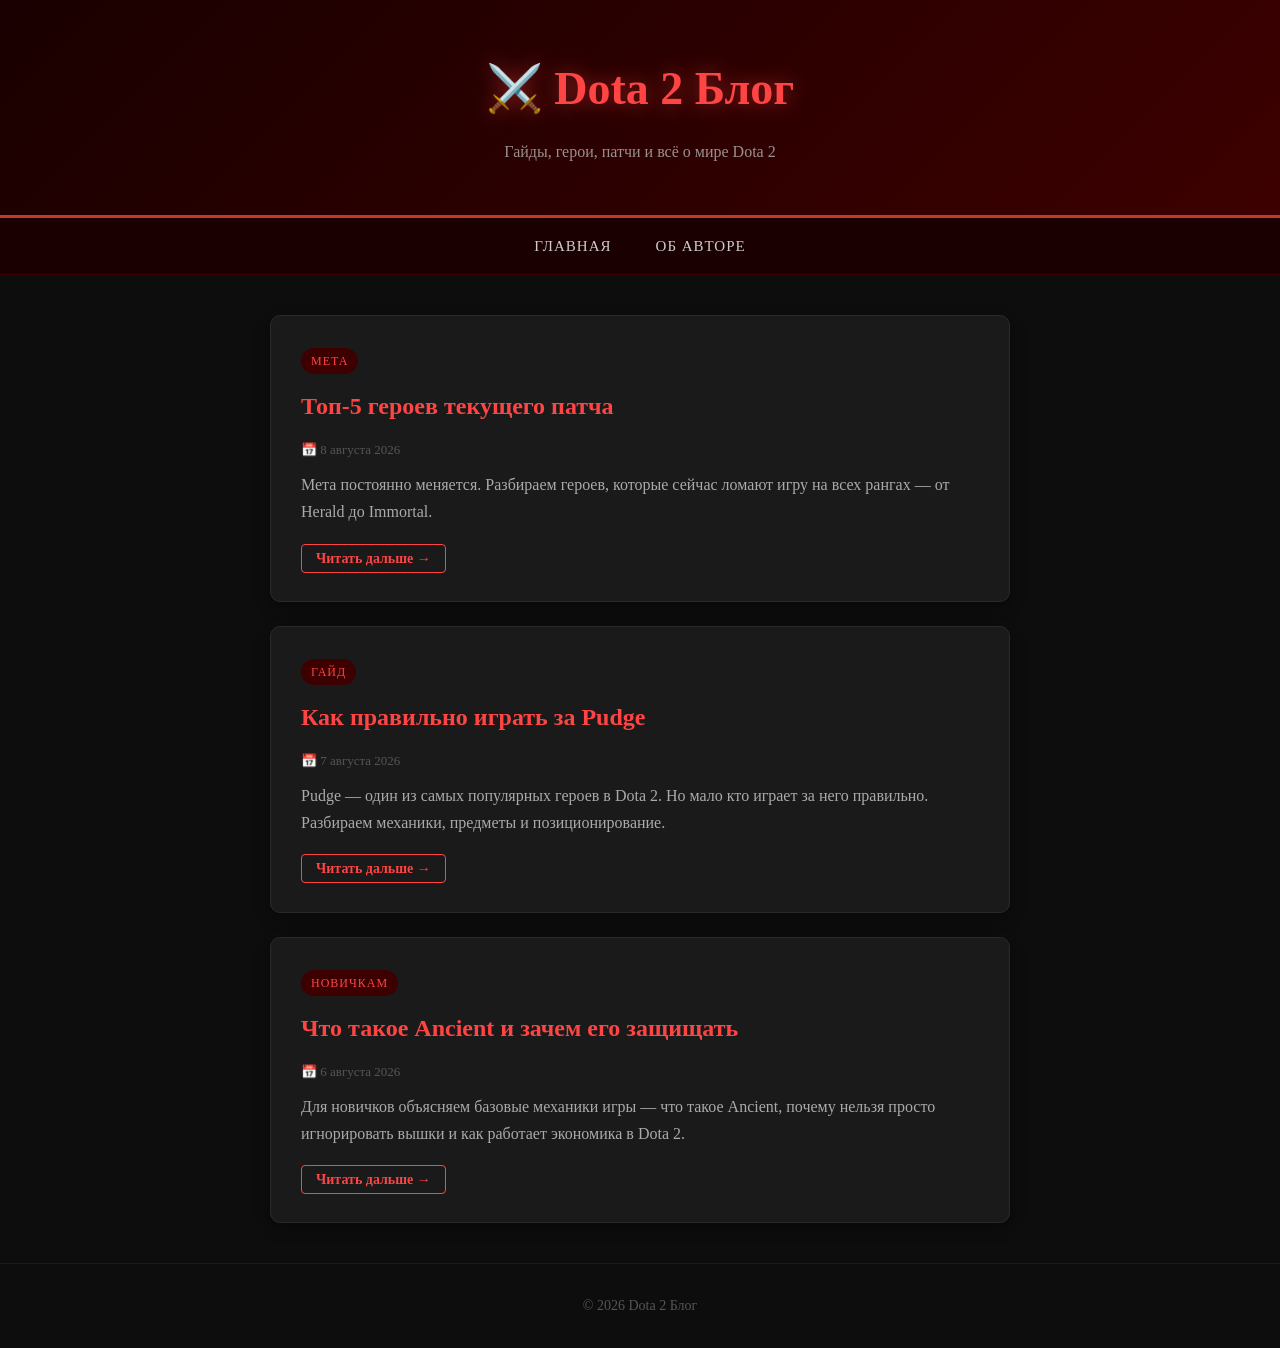
==== index.html @ 969dcbc3 "first commit" ====
<!DOCTYPE html>
<html lang="ru">
  <head>
    <meta charset="UTF-8">
    <title>Dota 2 Блог</title>
    <link rel="stylesheet" href="style.css">
  </head>
  <body>

    <header>
      <h1>⚔️ Dota 2 Блог</h1>
      <p>Гайды, герои, патчи и всё о мире Dota 2</p>
    </header>

    <nav>
      <a href="index.html">Главная</a>
      <a href="about.html">Об авторе</a>
    </nav>

    <main>

      <article>
        <span class="tag">Мета</span>
        <h2>Топ-5 героев текущего патча</h2>
        <p class="date">📅 8 августа 2026</p>
        <p>Мета постоянно меняется. Разбираем героев, которые сейчас ломают игру на всех рангах — от Herald до Immortal.</p>
        <a href="post1.html">Читать дальше →</a>
      </article>

      <article>
        <span class="tag">Гайд</span>
        <h2>Как правильно играть за Pudge</h2>
        <p class="date">📅 7 августа 2026</p>
        <p>Pudge — один из самых популярных героев в Dota 2. Но мало кто играет за него правильно. Разбираем механики, предметы и позиционирование.</p>
        <a href="post2.html">Читать дальше →</a>
      </article>

      <article>
        <span class="tag">Новичкам</span>
        <h2>Что такое Ancient и зачем его защищать</h2>
        <p class="date">📅 6 августа 2026</p>
        <p>Для новичков объясняем базовые механики игры — что такое Ancient, почему нельзя просто игнорировать вышки и как работает экономика в Dota 2.</p>
        <a href="post3.html">Читать дальше →</a>
      </article>

    </main>

    <footer>
      <p>© 2026 Dota 2 Блог</p>
    </footer>

  </body>
</html>
---- style.css ----
* {
  margin: 0;
  padding: 0;
  box-sizing: border-box;
}

body {
  font-family: Georgia, serif;
  background-color: #0d0d0d;
  color: #e0e0e0;
  line-height: 1.7;
}

/* Шапка */
header {
  background: linear-gradient(135deg, #1a0000, #3d0000);
  color: white;
  padding: 50px 0;
  text-align: center;
  border-bottom: 3px solid #c0392b;
}

header h1 {
  font-size: 46px;
  margin-bottom: 10px;
  color: #ff4444;
  text-shadow: 0 0 20px rgba(255, 68, 68, 0.5);
}

header p {
  font-size: 16px;
  opacity: 0.7;
  color: #ccc;
}

/* Навигация */
nav {
  background-color: #1a0000;
  text-align: center;
  padding: 14px;
  border-bottom: 1px solid #3d0000;
}

nav a {
  color: #ccc;
  text-decoration: none;
  margin: 0 20px;
  font-size: 15px;
  letter-spacing: 1px;
  text-transform: uppercase;
}

nav a:hover {
  color: #ff4444;
}

/* Основной контент */
main {
  max-width: 780px;
  margin: 40px auto;
  padding: 0 20px;
}

/* Карточка статьи */
article {
  background: #1a1a1a;
  border-radius: 10px;
  padding: 30px;
  margin-bottom: 24px;
  border: 1px solid #2a2a2a;
  box-shadow: 0 4px 15px rgba(0, 0, 0, 0.4);
  transition: transform 0.2s;
}

article:hover {
  transform: translateY(-3px);
}

article h2 {
  font-size: 24px;
  margin-bottom: 12px;
  color: #ff4444;
}

article p {
  color: #aaa;
  margin-bottom: 18px;
}

article a {
  color: #ff4444;
  text-decoration: none;
  font-weight: bold;
  border: 1px solid #ff4444;
  padding: 6px 14px;
  border-radius: 4px;
  font-size: 14px;
}

article a:hover {
  background-color: #ff4444;
  color: white;
}

/* Подвал */
footer {
  text-align: center;
  padding: 30px;
  color: #555;
  font-size: 14px;
  border-top: 1px solid #1a1a1a;
}
/* Тег с категорией статьи */
.tag {
  display: inline-block;
  background-color: #3d0000;
  color: #ff4444;
  font-size: 12px;
  padding: 3px 10px;
  border-radius: 20px;
  margin-bottom: 12px;
  text-transform: uppercase;
  letter-spacing: 1px;
}

/* Дата публикации */
.date {
  color: #555;
  font-size: 13px;
  margin-bottom: 10px;
}
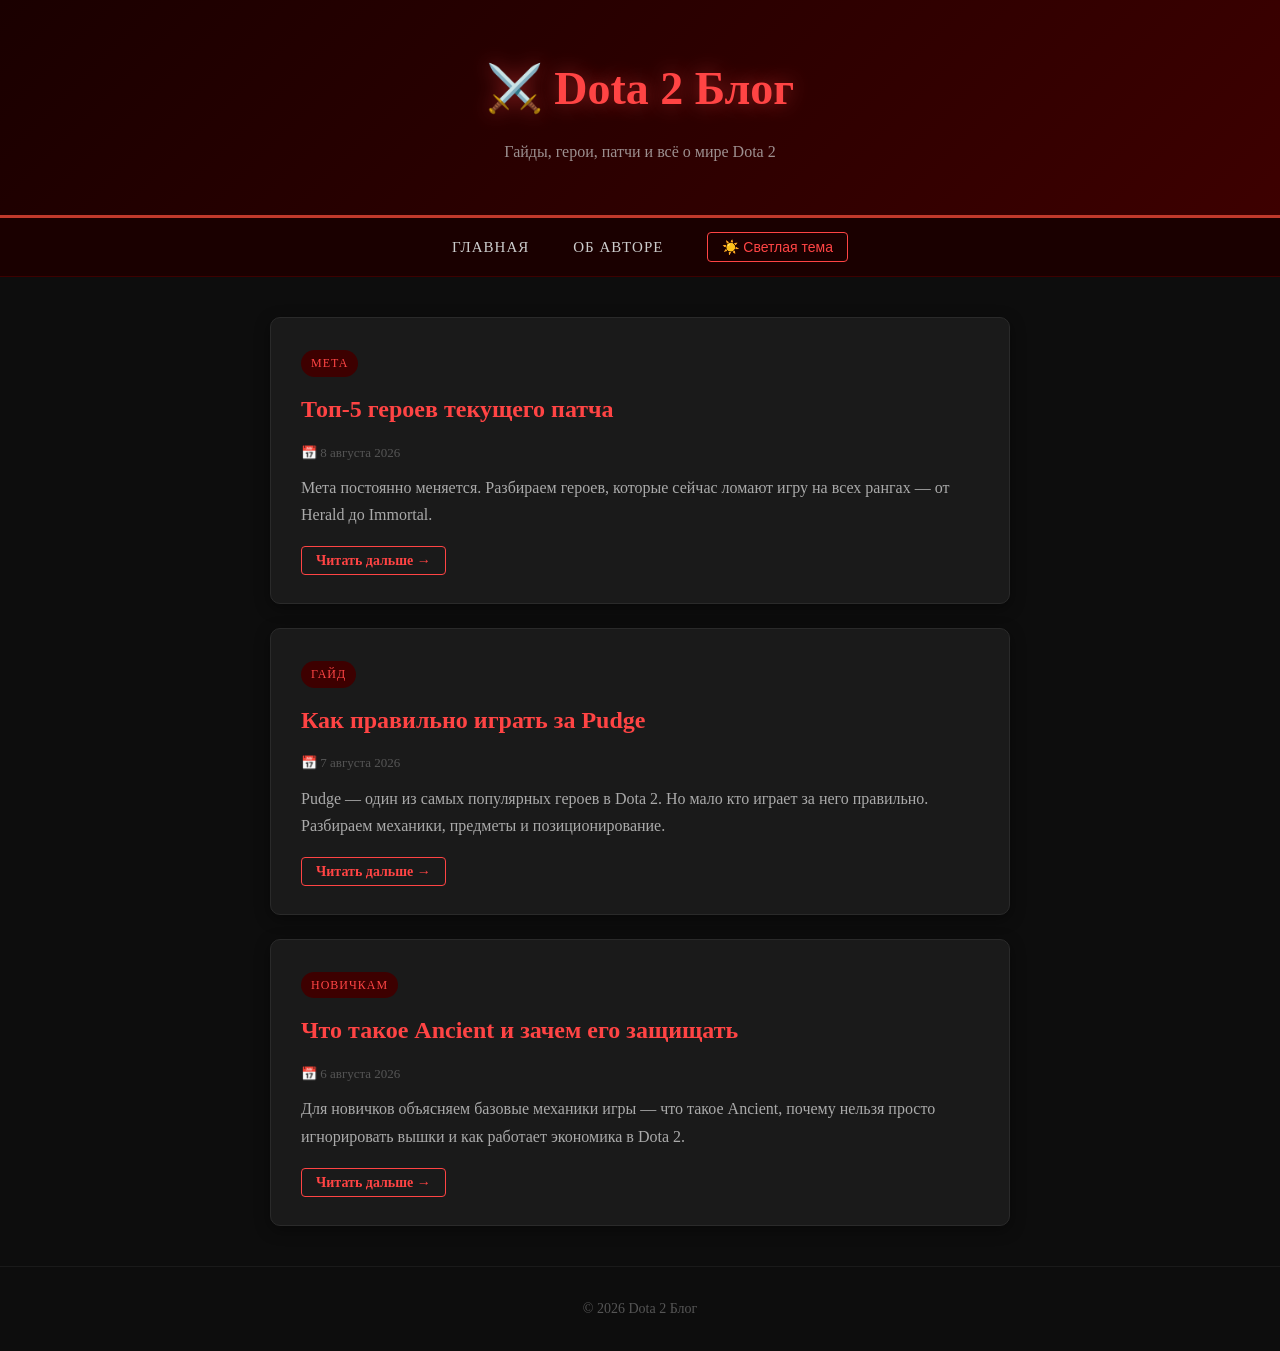
==== commit 5d31c4fa: "add theme toggle button" ====
--- a/index.html
+++ b/index.html
@@ -15,6 +15,7 @@
     <nav>
       <a href="index.html">Главная</a>
       <a href="about.html">Об авторе</a>
+      <button id="theme-btn" onclick="toggleTheme()">☀️ Светлая тема</button>
     </nav>
 
     <main>
@@ -49,5 +50,20 @@
       <p>© 2026 Dota 2 Блог</p>
     </footer>
 
+    <script>
+      function toggleTheme() {
+        const body = document.body;
+        const btn = document.getElementById('theme-btn');
+
+        if (body.classList.contains('light')) {
+          body.classList.remove('light');
+          btn.textContent = '☀️ Светлая тема';
+        } else {
+          body.classList.add('light');
+          btn.textContent = '🌙 Тёмная тема';
+        }
+      }
+    </script>
+
   </body>
 </html>
--- a/style.css
+++ b/style.css
@@ -9,6 +9,7 @@
   background-color: #0d0d0d;
   color: #e0e0e0;
   line-height: 1.7;
+  transition: background-color 0.3s, color 0.3s;
 }
 
 /* Шапка */
@@ -18,6 +19,7 @@
   padding: 50px 0;
   text-align: center;
   border-bottom: 3px solid #c0392b;
+  transition: background 0.3s;
 }
 
 header h1 {
@@ -39,6 +41,7 @@
   text-align: center;
   padding: 14px;
   border-bottom: 1px solid #3d0000;
+  transition: background-color 0.3s;
 }
 
 nav a {
@@ -69,7 +72,7 @@
   margin-bottom: 24px;
   border: 1px solid #2a2a2a;
   box-shadow: 0 4px 15px rgba(0, 0, 0, 0.4);
-  transition: transform 0.2s;
+  transition: transform 0.2s, background 0.3s;
 }
 
 article:hover {
@@ -109,8 +112,10 @@
   color: #555;
   font-size: 14px;
   border-top: 1px solid #1a1a1a;
-}
-/* Тег с категорией статьи */
+  transition: color 0.3s;
+}
+
+/* Тег категории */
 .tag {
   display: inline-block;
   background-color: #3d0000;
@@ -121,11 +126,100 @@
   margin-bottom: 12px;
   text-transform: uppercase;
   letter-spacing: 1px;
-}
-
-/* Дата публикации */
+  transition: background 0.3s;
+}
+
+/* Дата */
 .date {
   color: #555;
   font-size: 13px;
   margin-bottom: 10px;
+}
+
+/* Кнопка переключения темы */
+#theme-btn {
+  background: transparent;
+  border: 1px solid #ff4444;
+  color: #ff4444;
+  padding: 6px 14px;
+  border-radius: 4px;
+  cursor: pointer;
+  font-size: 14px;
+  margin-left: 20px;
+  transition: all 0.3s;
+}
+
+#theme-btn:hover {
+  background: #ff4444;
+  color: white;
+}
+
+/* ===== СВЕТЛАЯ ТЕМА ===== */
+body.light {
+  background-color: #f5f5f5;
+  color: #333;
+}
+
+body.light header {
+  background: linear-gradient(135deg, #cc0000, #ff4444);
+}
+
+body.light nav {
+  background-color: #cc0000;
+}
+
+body.light nav a {
+  color: white;
+}
+
+body.light nav a:hover {
+  color: #ffcccc;
+}
+
+body.light article {
+  background: white;
+  border: 1px solid #ddd;
+  box-shadow: 0 2px 8px rgba(0, 0, 0, 0.1);
+}
+
+body.light article h2 {
+  color: #cc0000;
+}
+
+body.light article p {
+  color: #555;
+}
+
+body.light article a {
+  color: #cc0000;
+  border-color: #cc0000;
+}
+
+body.light article a:hover {
+  background-color: #cc0000;
+  color: white;
+}
+
+body.light .tag {
+  background-color: #ffeeee;
+  color: #cc0000;
+}
+
+body.light .date {
+  color: #999;
+}
+
+body.light footer {
+  color: #999;
+  border-top: 1px solid #ddd;
+}
+
+body.light #theme-btn {
+  border-color: white;
+  color: white;
+}
+
+body.light #theme-btn:hover {
+  background: white;
+  color: #cc0000;
 }
